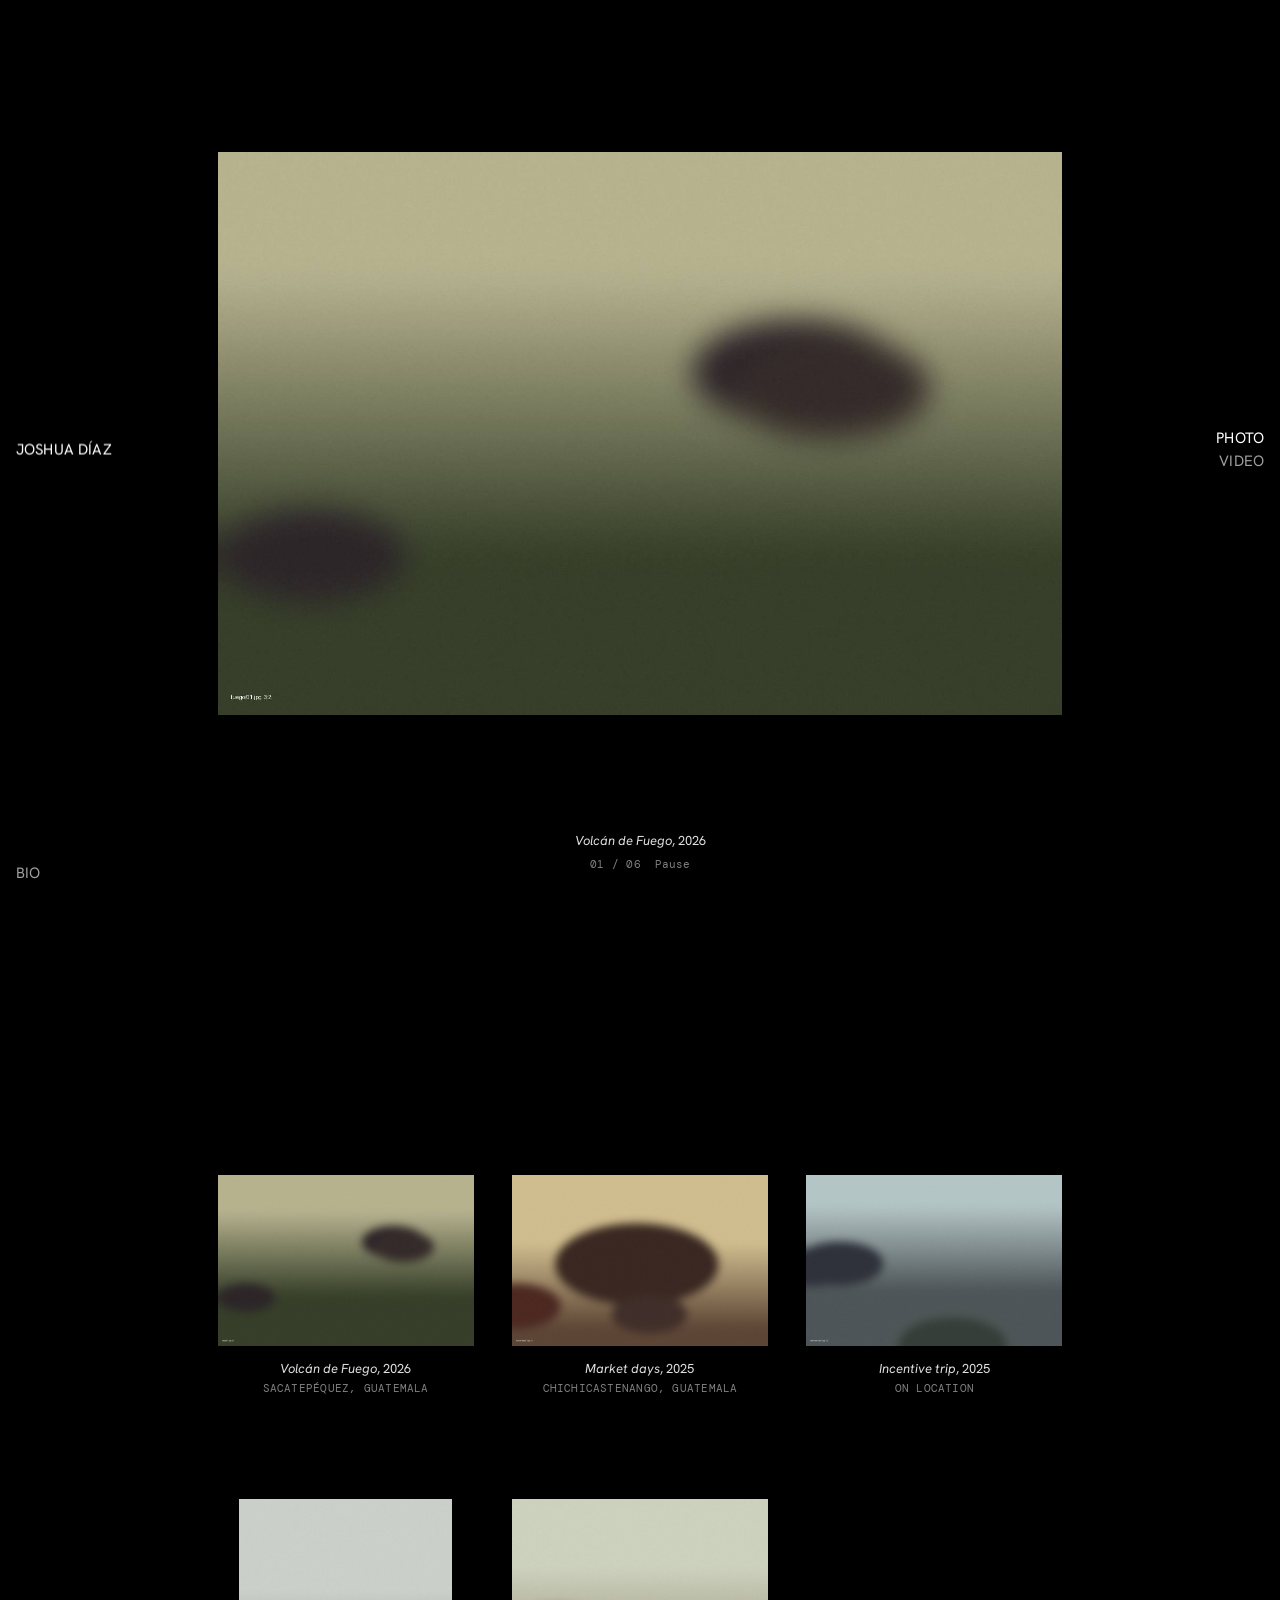
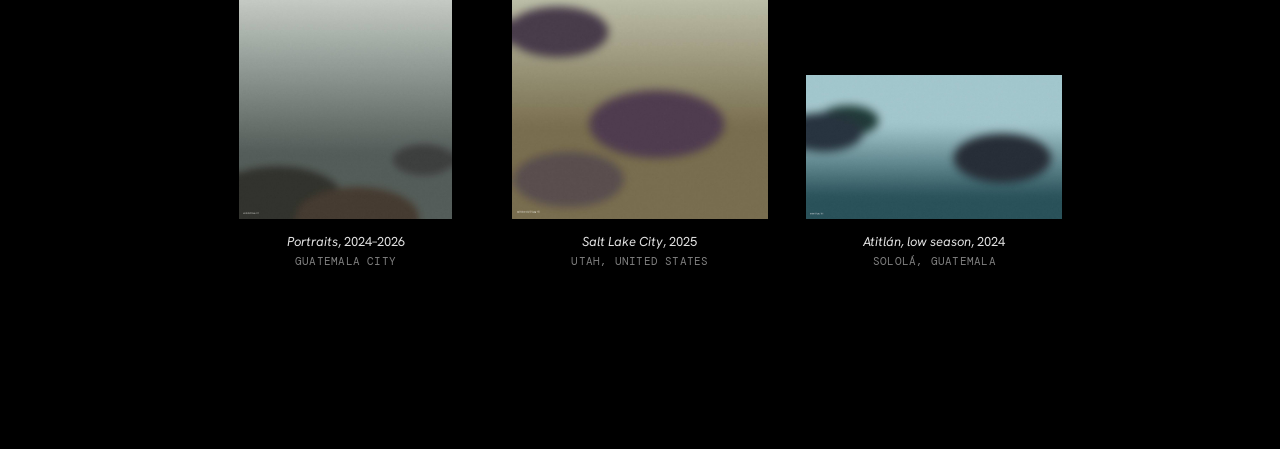
==== preview.html @ c5f343f6 "Temporary landing page with name only; full portfolio moved to preview.html Co-Authored-By: Claude O" ====
<!doctype html>
<html lang="en">
<head>
  <meta charset="utf-8">
  <meta name="viewport" content="width=device-width, initial-scale=1, viewport-fit=cover">
  <title>Joshua Díaz</title>
  <meta name="description" content="Photographer and video producer based in Guatemala City.">
  <meta name="theme-color" content="#000000">
  <meta name="robots" content="noindex">
  <meta property="og:title" content="Joshua Díaz">
  <meta property="og:description" content="Photographer and video producer based in Guatemala City.">
  <meta property="og:image" content="images/share.jpg">
  <link rel="icon" href="data:image/svg+xml,<svg xmlns='http://www.w3.org/2000/svg' viewBox='0 0 32 32'><rect width='32' height='32' fill='black'/><rect x='9' y='9' width='14' height='14' fill='white'/></svg>">
  <link rel="preconnect" href="https://fonts.googleapis.com">
  <link rel="preconnect" href="https://fonts.gstatic.com" crossorigin>
  <link href="https://fonts.googleapis.com/css2?family=DM+Mono:wght@400&family=Hanken+Grotesk:ital,wght@0,400;0,500;1,400&family=Spectral:wght@300;400&display=swap" rel="stylesheet">
  <link rel="stylesheet" href="assets/photoswipe/photoswipe.css">
  <link rel="stylesheet" href="assets/style.css">
</head>
<body>
  <a class="skip" href="#app">Skip to content</a>

  <nav class="edge" aria-label="Main">
    <a class="e-name" href="#/" data-nav="photo">Joshua Díaz</a>
    <span class="e-right">
      <a href="#/" data-nav="photo">Photo</a>
      <a href="#/video" data-nav="video">Video</a>
      <a href="#/bio" data-nav="bio" class="m-only">Bio</a>
    </span>
    <a class="e-bio" href="#/bio" data-nav="bio">Bio</a>
  </nav>

  <div class="bgvideo" aria-hidden="true">
    <video muted loop playsinline preload="none"></video>
    <video muted loop playsinline preload="none"></video>
  </div>

  <main id="app" tabindex="-1"></main>

  <script src="content.js"></script>
  <script type="module" src="assets/app.js"></script>
</body>
</html>
---- assets/photoswipe/photoswipe.css ----
/*! PhotoSwipe main CSS by Dmytro Semenov | photoswipe.com */

.pswp {
  --pswp-bg: #000;
  --pswp-placeholder-bg: #222;
  

  --pswp-root-z-index: 100000;
  
  --pswp-preloader-color: rgba(79, 79, 79, 0.4);
  --pswp-preloader-color-secondary: rgba(255, 255, 255, 0.9);
  
  /* defined via js:
  --pswp-transition-duration: 333ms; */
  
  --pswp-icon-color: #fff;
  --pswp-icon-color-secondary: #4f4f4f;
  --pswp-icon-stroke-color: #4f4f4f;
  --pswp-icon-stroke-width: 2px;

  --pswp-error-text-color: var(--pswp-icon-color);
}


/*
	Styles for basic PhotoSwipe (pswp) functionality (sliding area, open/close transitions)
*/

.pswp {
	position: fixed;
	top: 0;
	left: 0;
	width: 100%;
	height: 100%;
	z-index: var(--pswp-root-z-index);
	display: none;
	touch-action: none;
	outline: 0;
	opacity: 0.003;
	contain: layout style size;
	-webkit-tap-highlight-color: rgba(0, 0, 0, 0);
}

/* Prevents focus outline on the root element,
  (it may be focused initially) */
.pswp:focus {
  outline: 0;
}

.pswp * {
  box-sizing: border-box;
}

.pswp img {
  max-width: none;
}

.pswp--open {
	display: block;
}

.pswp,
.pswp__bg {
	transform: translateZ(0);
	will-change: opacity;
}

.pswp__bg {
  opacity: 0.005;
	background: var(--pswp-bg);
}

.pswp,
.pswp__scroll-wrap {
	overflow: hidden;
}

.pswp__scroll-wrap,
.pswp__bg,
.pswp__container,
.pswp__item,
.pswp__content,
.pswp__img,
.pswp__zoom-wrap {
	position: absolute;
	top: 0;
	left: 0;
	width: 100%;
	height: 100%;
}

.pswp__img,
.pswp__zoom-wrap {
	width: auto;
	height: auto;
}

.pswp--click-to-zoom.pswp--zoom-allowed .pswp__img {
	cursor: -webkit-zoom-in;
	cursor: -moz-zoom-in;
	cursor: zoom-in;
}

.pswp--click-to-zoom.pswp--zoomed-in .pswp__img {
	cursor: move;
	cursor: -webkit-grab;
	cursor: -moz-grab;
	cursor: grab;
}

.pswp--click-to-zoom.pswp--zoomed-in .pswp__img:active {
  cursor: -webkit-grabbing;
  cursor: -moz-grabbing;
  cursor: grabbing;
}

/* :active to override grabbing cursor */
.pswp--no-mouse-drag.pswp--zoomed-in .pswp__img,
.pswp--no-mouse-drag.pswp--zoomed-in .pswp__img:active,
.pswp__img {
	cursor: -webkit-zoom-out;
	cursor: -moz-zoom-out;
	cursor: zoom-out;
}


/* Prevent selection and tap highlights */
.pswp__container,
.pswp__img,
.pswp__button,
.pswp__counter {
	-webkit-user-select: none;
	-moz-user-select: none;
	-ms-user-select: none;
	user-select: none;
}

.pswp__item {
	/* z-index for fade transition */
	z-index: 1;
	overflow: hidden;
}

.pswp__hidden {
	display: none !important;
}

/* Allow to click through pswp__content element, but not its children */
.pswp__content {
  pointer-events: none;
}
.pswp__content > * {
  pointer-events: auto;
}


/*

  PhotoSwipe UI

*/

/*
	Error message appears when image is not loaded
	(JS option errorMsg controls markup)
*/
.pswp__error-msg-container {
  display: grid;
}
.pswp__error-msg {
	margin: auto;
	font-size: 1em;
	line-height: 1;
	color: var(--pswp-error-text-color);
}

/*
class pswp__hide-on-close is applied to elements that
should hide (for example fade out) when PhotoSwipe is closed
and show (for example fade in) when PhotoSwipe is opened
 */
.pswp .pswp__hide-on-close {
	opacity: 0.005;
	will-change: opacity;
	transition: opacity var(--pswp-transition-duration) cubic-bezier(0.4, 0, 0.22, 1);
	z-index: 10; /* always overlap slide content */
	pointer-events: none; /* hidden elements should not be clickable */
}

/* class pswp--ui-visible is added when opening or closing transition starts */
.pswp--ui-visible .pswp__hide-on-close {
	opacity: 1;
	pointer-events: auto;
}

/* <button> styles, including css reset */
.pswp__button {
	position: relative;
	display: block;
	width: 50px;
	height: 60px;
	padding: 0;
	margin: 0;
	overflow: hidden;
	cursor: pointer;
	background: none;
	border: 0;
	box-shadow: none;
	opacity: 0.85;
	-webkit-appearance: none;
	-webkit-touch-callout: none;
}

.pswp__button:hover,
.pswp__button:active,
.pswp__button:focus {
  transition: none;
  padding: 0;
  background: none;
  border: 0;
  box-shadow: none;
  opacity: 1;
}

.pswp__button:disabled {
  opacity: 0.3;
  cursor: auto;
}

.pswp__icn {
  fill: var(--pswp-icon-color);
  color: var(--pswp-icon-color-secondary);
}

.pswp__icn {
  position: absolute;
  top: 14px;
  left: 9px;
  width: 32px;
  height: 32px;
  overflow: hidden;
  pointer-events: none;
}

.pswp__icn-shadow {
  stroke: var(--pswp-icon-stroke-color);
  stroke-width: var(--pswp-icon-stroke-width);
  fill: none;
}

.pswp__icn:focus {
	outline: 0;
}

/*
	div element that matches size of large image,
	large image loads on top of it,
	used when msrc is not provided
*/
div.pswp__img--placeholder,
.pswp__img--with-bg {
	background: var(--pswp-placeholder-bg);
}

.pswp__top-bar {
	position: absolute;
	left: 0;
	top: 0;
	width: 100%;
	height: 60px;
	display: flex;
  flex-direction: row;
  justify-content: flex-end;
	z-index: 10;

	/* allow events to pass through top bar itself */
	pointer-events: none !important;
}
.pswp__top-bar > * {
  pointer-events: auto;
  /* this makes transition significantly more smooth,
     even though inner elements are not animated */
  will-change: opacity;
}


/*

  Close button

*/
.pswp__button--close {
  margin-right: 6px;
}


/*

  Arrow buttons

*/
.pswp__button--arrow {
  position: absolute;
  top: 0;
  width: 75px;
  height: 100px;
  top: 50%;
  margin-top: -50px;
}

.pswp__button--arrow:disabled {
  display: none;
  cursor: default;
}

.pswp__button--arrow .pswp__icn {
  top: 50%;
  margin-top: -30px;
  width: 60px;
  height: 60px;
  background: none;
  border-radius: 0;
}

.pswp--one-slide .pswp__button--arrow {
  display: none;
}

/* hide arrows on touch screens */
.pswp--touch .pswp__button--arrow {
  visibility: hidden;
}

/* show arrows only after mouse was used */
.pswp--has_mouse .pswp__button--arrow {
  visibility: visible;
}

.pswp__button--arrow--prev {
  right: auto;
  left: 0px;
}

.pswp__button--arrow--next {
  right: 0px;
}
.pswp__button--arrow--next .pswp__icn {
  left: auto;
  right: 14px;
  /* flip horizontally */
  transform: scale(-1, 1);
}

/*

  Zoom button

*/
.pswp__button--zoom {
  display: none;
}

.pswp--zoom-allowed .pswp__button--zoom {
  display: block;
}

/* "+" => "-" */
.pswp--zoomed-in .pswp__zoom-icn-bar-v {
  display: none;
}


/*

  Loading indicator

*/
.pswp__preloader {
  position: relative;
  overflow: hidden;
  width: 50px;
  height: 60px;
  margin-right: auto;
}

.pswp__preloader .pswp__icn {
  opacity: 0;
  transition: opacity 0.2s linear;
  animation: pswp-clockwise 600ms linear infinite;
}

.pswp__preloader--active .pswp__icn {
  opacity: 0.85;
}

@keyframes pswp-clockwise {
  0% { transform: rotate(0deg); }
  100% { transform: rotate(360deg); }
}


/*

  "1 of 10" counter

*/
.pswp__counter {
  height: 30px;
  margin-top: 15px;
  margin-inline-start: 20px;
  font-size: 14px;
  line-height: 30px;
  color: var(--pswp-icon-color);
  text-shadow: 1px 1px 3px var(--pswp-icon-color-secondary);
  opacity: 0.85;
}

.pswp--one-slide .pswp__counter {
  display: none;
}
---- assets/style.css ----
/* Tokens */
:root {
  --bg: #000000;
  --ink: rgba(255, 255, 255, 0.88);
  --dim: rgba(255, 255, 255, 0.5);
  --faint: rgba(255, 255, 255, 0.14);
  --edge: 16px;                                   /* distance of the nav from the screen edge */
  --side: clamp(150px, 17vw, 340px);              /* empty band left and right for the nav */
  --sans: "Hanken Grotesk", "Helvetica Neue", Arial, sans-serif;
  --mono: "DM Mono", ui-monospace, Menlo, monospace;
  --serif: "Spectral", Georgia, serif;
  color-scheme: dark;
}

/* Base */
*, *::before, *::after { box-sizing: border-box; }
html { -webkit-text-size-adjust: 100%; background: var(--bg); }
body {
  margin: 0;
  background: var(--bg);
  color: var(--ink);
  font: 400 15px/1.4 var(--sans);
  -webkit-font-smoothing: antialiased;
  overflow-x: hidden;
}
img, video, iframe { display: block; max-width: 100%; }
a { color: inherit; text-decoration: none; }
button { font: inherit; color: inherit; background: none; border: 0; padding: 0; cursor: pointer; }
:focus-visible { outline: 1px solid #fff; outline-offset: 4px; }
h1, h2, p, ul, figure, dl, dd { margin: 0; }
ul { padding: 0; list-style: none; }
em { font-style: italic; }
.mono { font-family: var(--mono); font-size: 11px; letter-spacing: 0.02em; text-transform: uppercase; }
.sr { position: absolute; width: 1px; height: 1px; overflow: hidden; clip: rect(0 0 0 0); white-space: nowrap; }
.skip { position: absolute; left: -9999px; }
.skip:focus { left: var(--edge); top: var(--edge); z-index: 100; background: #000; padding: 4px 8px; }

/* Edge navigation (fixed to the sides and corners) */
.edge a, .edge .e-right {
  position: fixed; z-index: 50;
  font-size: 15px; text-transform: uppercase; letter-spacing: 0.01em;
  color: #fff;
  mix-blend-mode: difference;
}
.edge a { opacity: 0.62; transition: opacity .15s; }
.edge a:hover, .edge a[aria-current="page"] { opacity: 1; }
.edge .e-name { left: var(--edge); top: 50%; transform: translateY(-50%); opacity: 1; }
.edge .e-right { right: var(--edge); top: 50%; transform: translateY(-50%); display: grid; justify-items: end; gap: 2px; }
.edge .e-right a { position: static; mix-blend-mode: normal; }
.edge .e-bio { left: var(--edge); bottom: var(--edge); }
.edge .m-only { display: none; }
@media (max-width: 820px) { .edge .m-only { display: inline; } }

main { outline: none; padding: 0 var(--side); min-height: 100vh; }
main.enter { animation: enter .4s ease-out; }
@keyframes enter { from { opacity: 0; } to { opacity: 1; } }

/* PHOTO HOME: slideshow */
.hero {
  height: 100vh; height: 100svh;
  display: grid; grid-template-rows: 1fr auto; justify-items: center;
  padding: 48px 0 28px;
  outline: none;
}
.hero-stage { position: relative; width: 100%; min-height: 0; display: grid; place-items: center; cursor: zoom-in; }
.hero-stage img {
  grid-area: 1 / 1;
  max-width: 100%; max-height: 100%;
  width: auto; height: auto;
  object-fit: contain;
  opacity: 0;
  transition: opacity var(--fade, 0s) ease;
}
.hero-stage img.on { opacity: 1; }
.hero-meta { display: grid; justify-items: center; gap: 6px; padding-top: 14px; text-align: center; }
.hero-cap { font-size: 13px; }
.hero-cap a:hover { opacity: .7; }
.hero-tools { display: flex; gap: 14px; color: var(--dim); }
.hero-tools button:hover { color: #fff; }

/* PHOTO HOME: grid of projects */
.works {
  display: grid;
  grid-template-columns: repeat(3, minmax(0, 1fr));
  column-gap: clamp(20px, 3vw, 56px);
  row-gap: clamp(56px, 8vw, 120px);
  padding: clamp(80px, 14vh, 160px) 0 clamp(120px, 20vh, 220px);
}
.work { display: grid; gap: 12px; text-align: center; }
.work .box { aspect-ratio: 4 / 5; display: flex; align-items: flex-end; justify-content: center; }
.work img { max-height: 100%; width: auto; object-fit: contain; transition: opacity .2s; }
.work:hover img { opacity: .75; }
.work .t { font-size: 13px; }
.work .p { color: var(--dim); margin-top: 2px; }

/* PROJECT PAGE */
.project { padding: clamp(96px, 18vh, 180px) 0 clamp(120px, 20vh, 220px); }
.p-head { display: grid; justify-items: center; gap: 14px; text-align: center; margin-bottom: clamp(72px, 14vh, 140px); }
.p-head h1 { font-weight: 400; font-size: clamp(26px, 3vw, 44px); line-height: 1.05; letter-spacing: -0.01em; }
.p-head p { max-width: 46ch; color: var(--ink); }
.p-head .mono { color: var(--dim); display: flex; flex-wrap: wrap; justify-content: center; gap: 4px 16px; }
.shots { display: grid; gap: clamp(72px, 14vh, 140px); justify-items: center; }
.shot { display: grid; justify-items: center; gap: 12px; }
.shot img { max-height: 86vh; max-height: 86svh; width: auto; cursor: zoom-in; }
.shot figcaption { font-size: 13px; color: var(--dim); text-align: center; }
.p-next { display: flex; justify-content: center; gap: 24px; margin-top: clamp(96px, 16vh, 160px); }
.p-next a { color: var(--dim); }
.p-next a:hover { color: #fff; }

/* VIDEO PAGE */
.bgvideo { position: fixed; inset: 0; z-index: -1; background: #000; opacity: 0; transition: opacity .6s ease; pointer-events: none; }
.bgvideo.on { opacity: 1; }
.bgvideo video { position: absolute; inset: 0; width: 100%; height: 100%; max-width: none; object-fit: cover; opacity: 0; transition: opacity .5s ease; }
.bgvideo video.on { opacity: 1; }
.bgvideo::after { content: ""; position: absolute; inset: 0; background: rgba(0, 0, 0, 0.38); }

.films {
  min-height: 100vh; min-height: 100svh;
  display: flex; flex-wrap: wrap; align-content: center; justify-content: center;
  column-gap: 0.55em; row-gap: 0.05em;
  padding: 96px 0;
  font-family: var(--serif); font-weight: 300;
  font-size: clamp(38px, 6vw, 100px);
  line-height: 1.12;
  text-align: center;
}
.film { color: #fff; transition: color .25s; white-space: nowrap; }
.film sup { font-family: var(--mono); font-size: 13px; vertical-align: top; position: relative; top: 0.5em; margin-left: 0.3em; letter-spacing: 0.08em; }
.films:hover .film:hover, .film:focus-visible { color: rgba(255, 255, 255, 0.5); }

/* VIDEO DETAIL */
.film-page { padding: clamp(80px, 14vh, 140px) 0 clamp(120px, 20vh, 220px); display: grid; gap: 28px; }
.player { position: relative; aspect-ratio: 16 / 9; background: #0d0d0d; }
.player iframe, .player video { position: absolute; inset: 0; width: 100%; height: 100%; border: 0; object-fit: contain; }
.player .note { position: absolute; left: 0; right: 0; bottom: 12px; text-align: center; color: var(--dim); }
.film-info { display: grid; grid-template-columns: minmax(0, 1fr) minmax(0, 1fr); gap: 24px; align-items: start; }
.film-info h1 { font-family: var(--serif); font-weight: 300; font-size: clamp(34px, 4.5vw, 72px); line-height: 1; }
.film-info .facts { display: grid; grid-template-columns: max-content 1fr; gap: 4px 18px; padding-top: 8px; }
.film-info dt { color: var(--dim); }
.film-info p { grid-column: 2; max-width: 48ch; }

/* BIO */
.bio {
  min-height: 100vh; min-height: 100svh;
  display: grid;
  grid-template-columns: minmax(0, 4fr) minmax(0, 8fr);
  column-gap: clamp(24px, 3vw, 56px);
  padding: 48px 0;
  align-items: end;
}
.bio-text { display: grid; gap: 28px; font-size: 13px; line-height: 1.45; padding-bottom: 2px; }
.bio-text p + p { margin-top: 1em; }
.bio-text .mono { color: var(--dim); margin-bottom: 8px; }
.bio-text a:hover { opacity: .7; }
.bio-photo { align-self: stretch; display: grid; gap: 8px; min-height: 0; }
.bio-photo img { width: 100%; height: calc(100vh - 96px); height: calc(100svh - 96px); object-fit: cover; }
.bio-photo .credit { color: var(--dim); }

.notfound { min-height: 100vh; display: grid; place-items: center; }
.notfound a { text-decoration: underline; }

/* Zoom viewer */
.pswp { --pswp-bg: #000; }
.pswp__counter { font-family: var(--mono); font-size: 11px; letter-spacing: .04em; opacity: .7; }

/* Small screens */
@media (max-width: 820px) {
  :root { --side: 16px; }
  .edge a, .edge .e-right { font-size: 13px; }
  .edge .e-name { top: var(--edge); transform: none; }
  .edge .e-right { top: var(--edge); transform: none; display: flex; gap: 14px; }
  body { position: relative; }
  .edge .e-bio { display: none; }
  main { padding-top: 0; padding-bottom: 56px; }
  .hero { padding: 52px 0 44px; }
  .works { grid-template-columns: repeat(2, minmax(0, 1fr)); padding-top: 40px; padding-bottom: 96px; }
  .project { padding-top: 96px; }
  .shot img { max-height: none; width: 100%; }
  .films { font-size: clamp(34px, 11vw, 56px); padding: 80px 0; column-gap: 0.4em; }
  .film sup { font-size: 10px; }
  .film-page { padding-top: 72px; }
  .film-info { grid-template-columns: 1fr; }
  .film-info p { grid-column: 1; }
  .bio { grid-template-columns: 1fr; padding: 56px 0 72px; row-gap: 32px; }
  .bio-photo { order: -1; }
  .bio-photo img { height: auto; aspect-ratio: 4 / 5; }
}
@media (max-width: 480px) {
  .works { grid-template-columns: 1fr; }
}

@media (prefers-reduced-motion: reduce) {
  main.enter { animation: none; }
  .hero-stage img, .bgvideo, .bgvideo video { transition: none; }
}
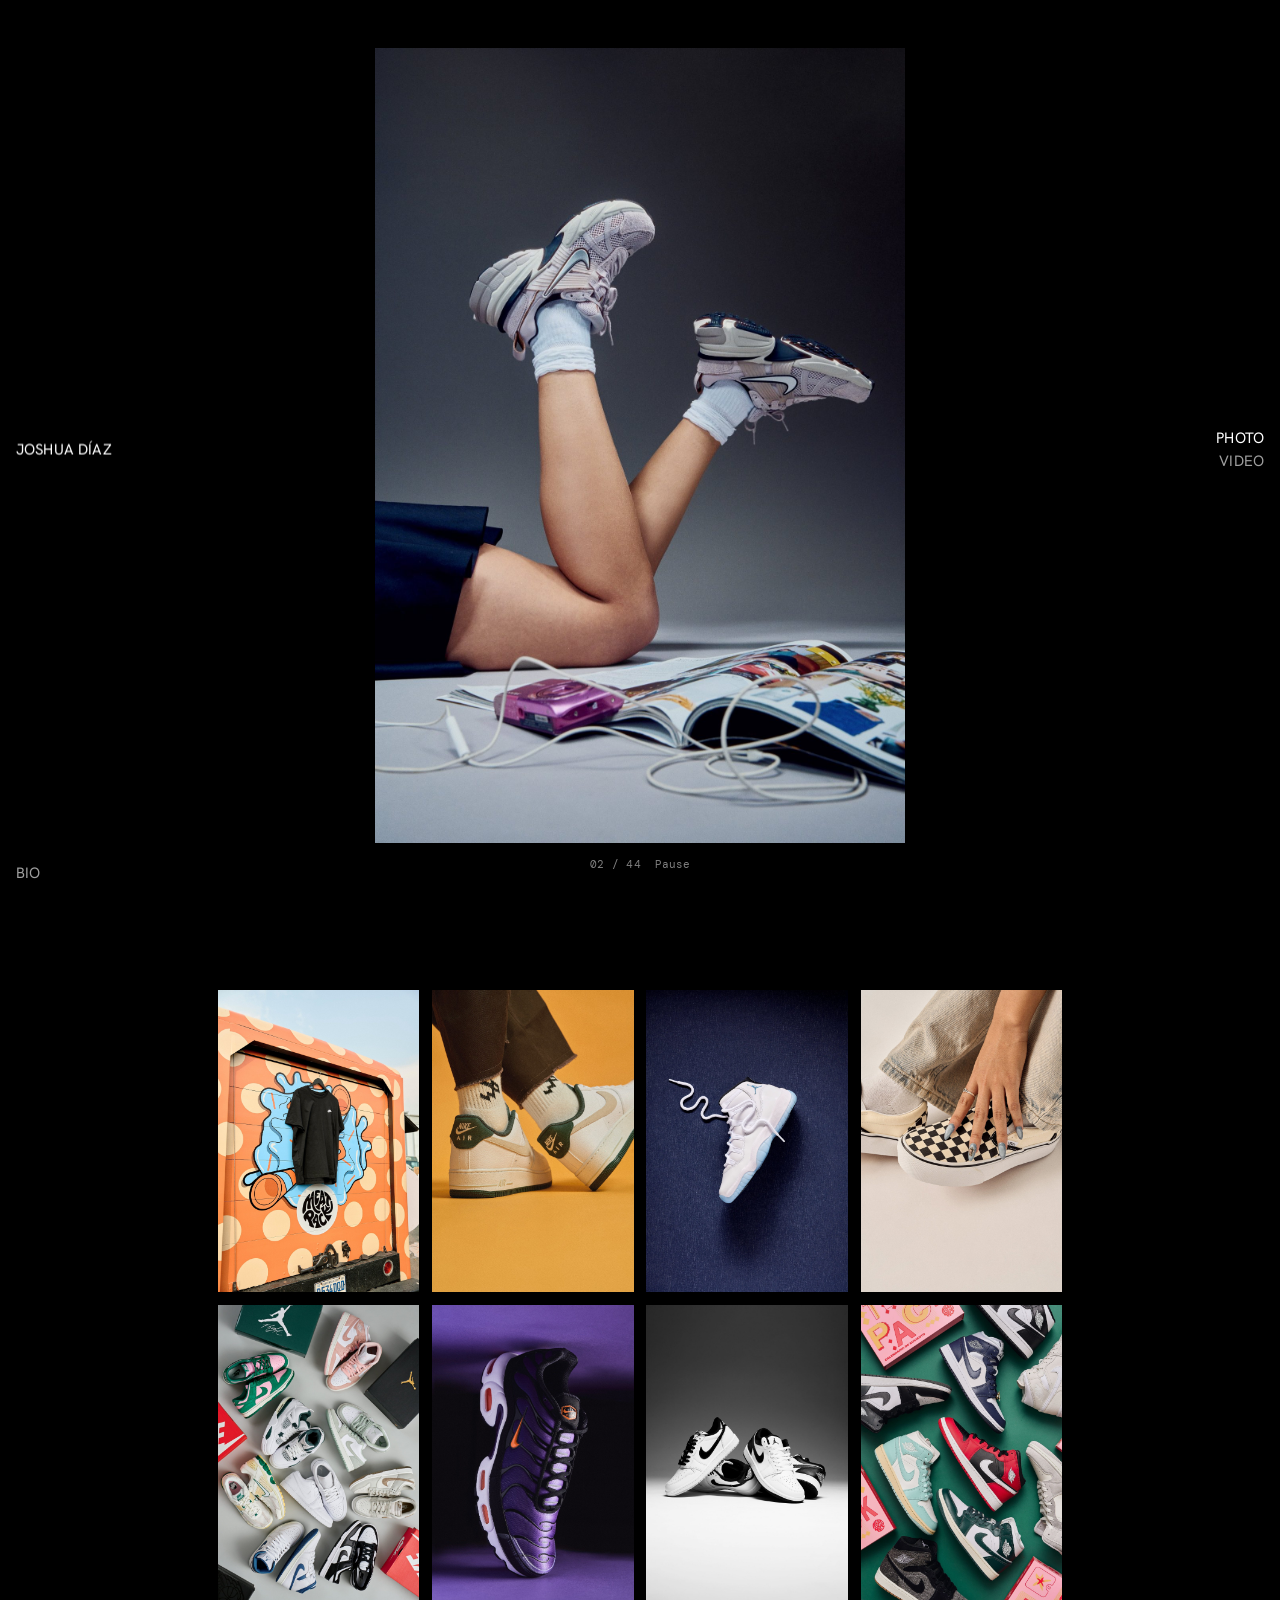
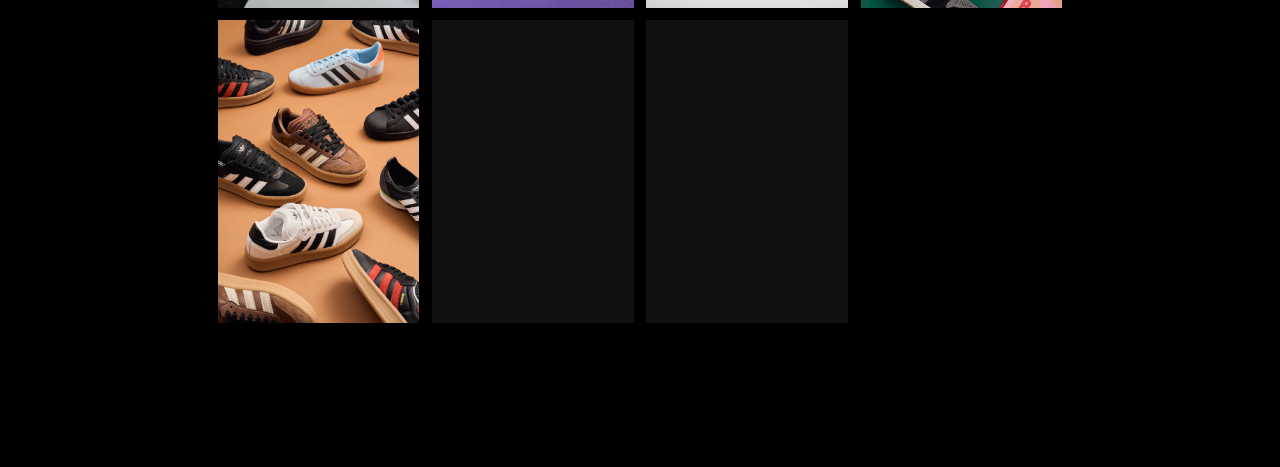
==== commit 32901da9: "Launch: portfolio is now the home page; preview.html redirects to it Co-Authored-By: Claude Opus 5.5" ====
--- a/preview.html
+++ b/preview.html
@@ -1,43 +1,6 @@
 <!doctype html>
-<html lang="en">
-<head>
-  <meta charset="utf-8">
-  <meta name="viewport" content="width=device-width, initial-scale=1, viewport-fit=cover">
-  <title>Joshua Díaz</title>
-  <meta name="description" content="Photographer and video producer based in Guatemala City.">
-  <meta name="theme-color" content="#000000">
-  <meta name="robots" content="noindex">
-  <meta property="og:title" content="Joshua Díaz">
-  <meta property="og:description" content="Photographer and video producer based in Guatemala City.">
-  <meta property="og:image" content="images/share.jpg">
-  <link rel="icon" href="data:image/svg+xml,<svg xmlns='http://www.w3.org/2000/svg' viewBox='0 0 32 32'><rect width='32' height='32' fill='black'/><rect x='9' y='9' width='14' height='14' fill='white'/></svg>">
-  <link rel="preconnect" href="https://fonts.googleapis.com">
-  <link rel="preconnect" href="https://fonts.gstatic.com" crossorigin>
-  <link href="https://fonts.googleapis.com/css2?family=DM+Mono:wght@400&family=Hanken+Grotesk:ital,wght@0,400;0,500;1,400&family=Spectral:wght@300;400&display=swap" rel="stylesheet">
-  <link rel="stylesheet" href="assets/photoswipe/photoswipe.css">
-  <link rel="stylesheet" href="assets/style.css">
-</head>
-<body>
-  <a class="skip" href="#app">Skip to content</a>
-
-  <nav class="edge" aria-label="Main">
-    <a class="e-name" href="#/" data-nav="photo">Joshua Díaz</a>
-    <span class="e-right">
-      <a href="#/" data-nav="photo">Photo</a>
-      <a href="#/video" data-nav="video">Video</a>
-      <a href="#/bio" data-nav="bio" class="m-only">Bio</a>
-    </span>
-    <a class="e-bio" href="#/bio" data-nav="bio">Bio</a>
-  </nav>
-
-  <div class="bgvideo" aria-hidden="true">
-    <video muted loop playsinline preload="none"></video>
-    <video muted loop playsinline preload="none"></video>
-  </div>
-
-  <main id="app" tabindex="-1"></main>
-
-  <script src="content.js"></script>
-  <script type="module" src="assets/app.js"></script>
-</body>
-</html>
+<html lang="en"><head><meta charset="utf-8"><title>Joshua Díaz</title>
+<meta name="robots" content="noindex">
+<meta http-equiv="refresh" content="0; url=./">
+<script>location.replace("./" + location.hash)</script>
+<style>html,body{background:#000}</style></head><body></body></html>
